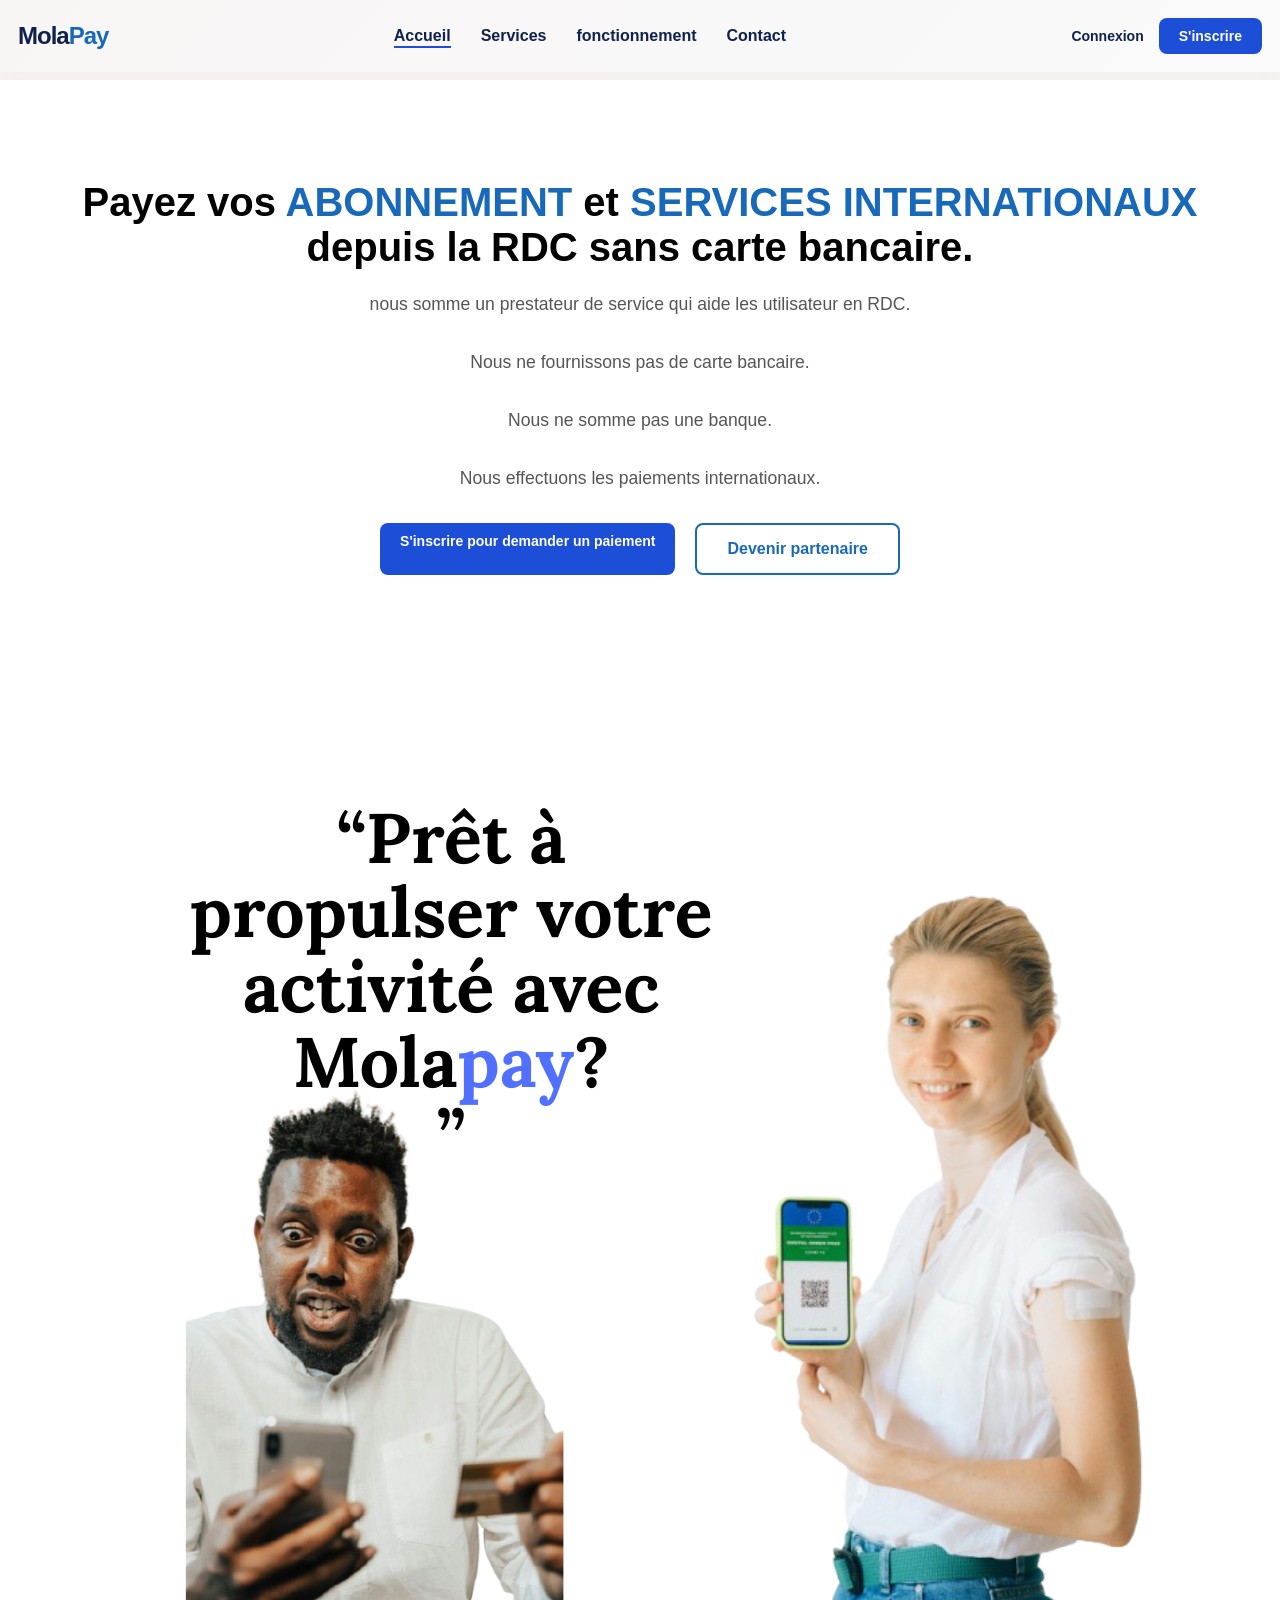
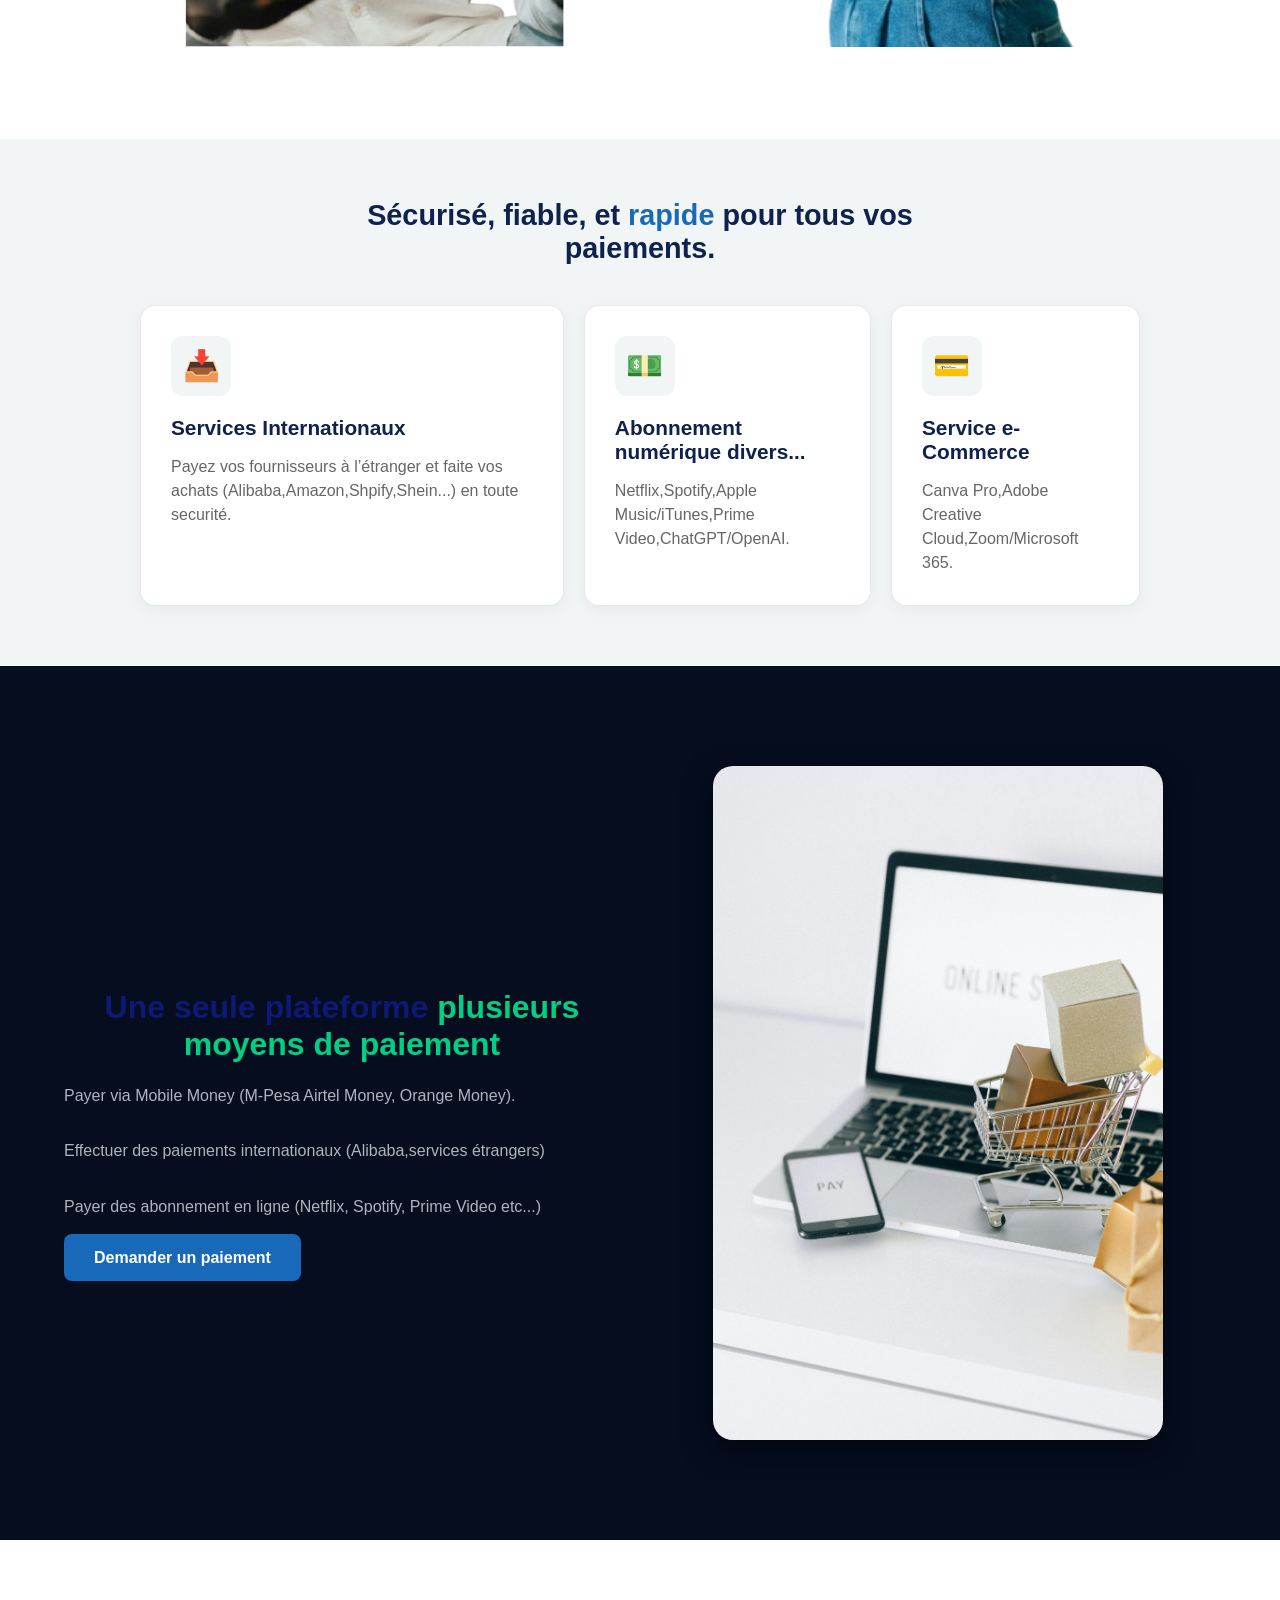
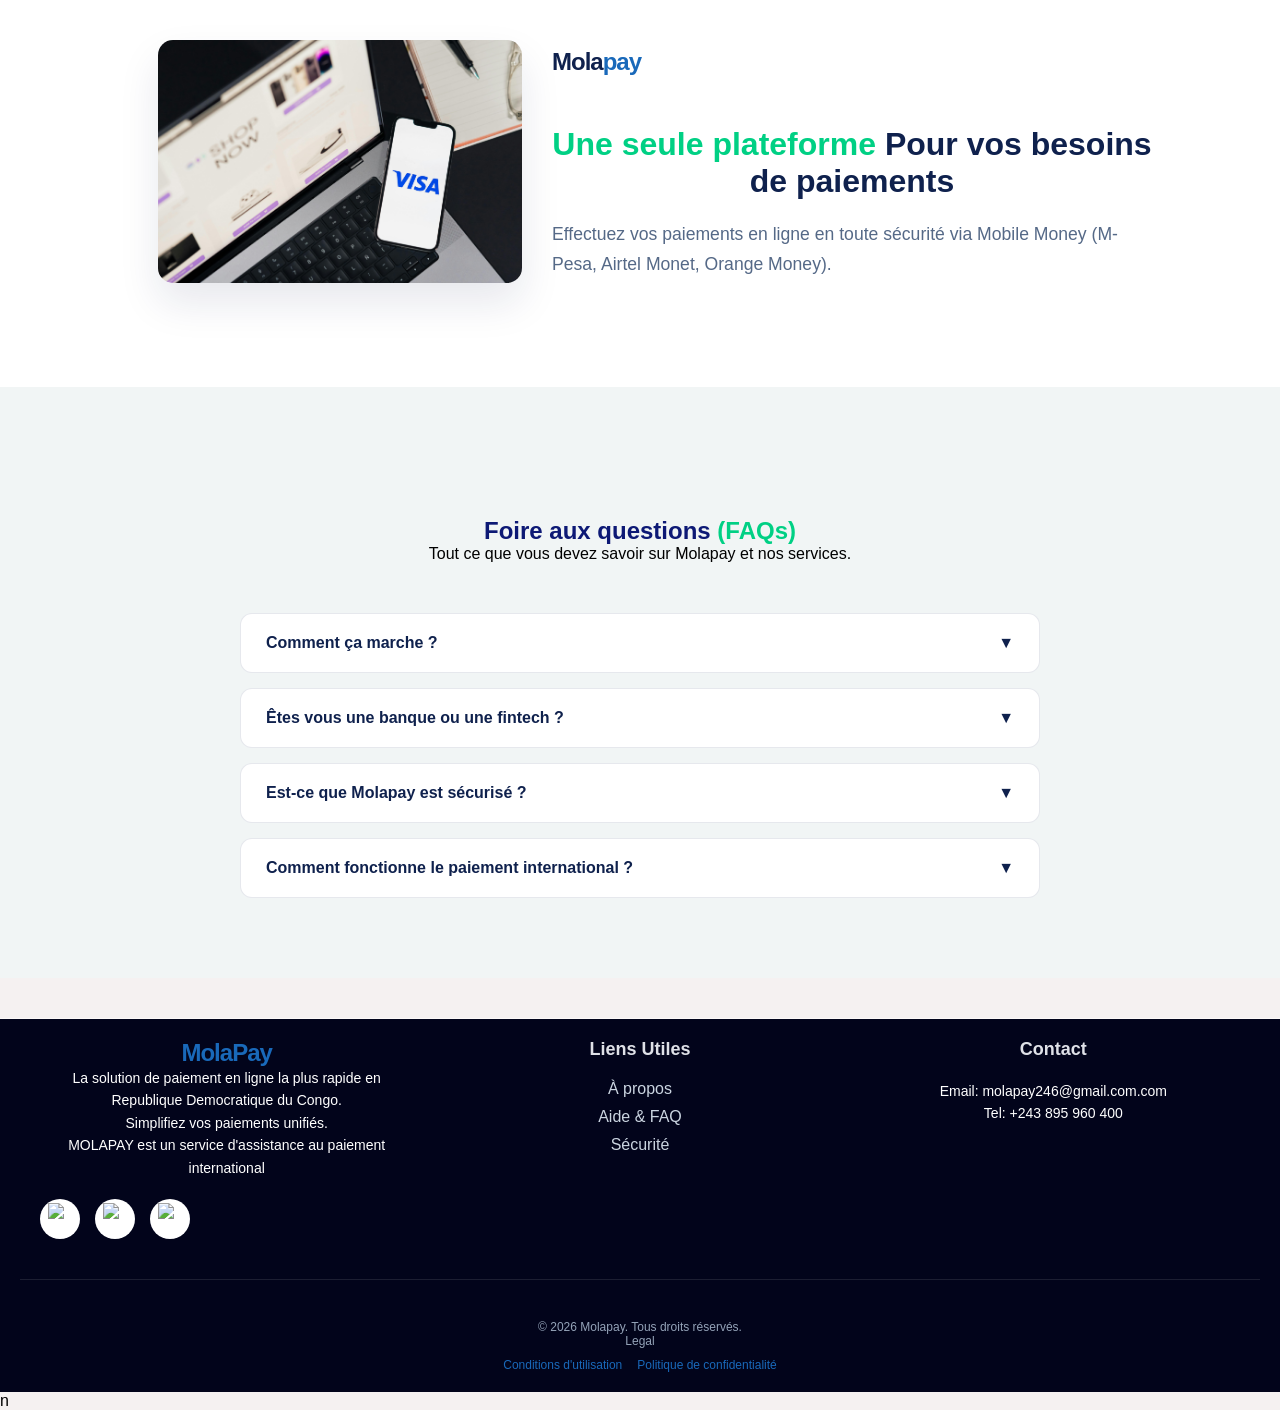
==== index.html @ c39ccc67 "Add files via upload Mise en ligne MolaPay" ====
<!DOCTYPE html>
<html lang="fr">
<head>
    <meta charset="UTF-8">
    <meta name="viewport" content="width=device-width, initial-scale=1.0">
    
    <title>MolaPay - Paiements Simplifiés</title>
    <link rel="stylesheet" href="style.css">
</head>
<body>
    <header>
        <span class="logo-text">Mola<span>Pay</span></span>
    </div>
    
    <nav id="main-nav">
        <ul>
            <li><a href="index.html" class="active">Accueil</a></li>
            <li><a href="#services">Services</a></li>
            <li><a href="#fonctionnement">fonctionnement</a></li>
            <li><a href="#contact">Contact</a></li>
        </ul>
    </nav>

    <div class="header-btns">
        <a href="connexion.html" class="btn-login">Connexion</a>
        <a href="inscription.html" class="btn-signup">S'inscrire</a>
    </div>
    <div class="menu-burger" id="mobile-menu"> <span class="bar"></span>
    <span class="bar"></span>
    <span class="bar"></span>
</div>
</header>
    <section class="hero">
        <h1>Payez vos <span class="highlight">ABONNEMENT</span> et <span class="highlight">SERVICES INTERNATIONAUX</span> depuis la RDC sans carte bancaire.</h1>
        <p>nous somme un prestateur de service qui aide les utilisateur en RDC.</p>
        <p>Nous ne fournissons pas de carte bancaire.</p>
           <p>Nous ne somme pas une banque.</p>
            <p>Nous effectuons les paiements internationaux.</p>
        
        <div class="hero-btns">
            <a href="inscription.html" class="btn-signup">S'inscrire pour demander un paiement</a>
            <a href="se connecter.html" class="btn-secondary">Devenir partenaire</a>
        </div>

        <div class="hero-image">
            <img src="hero.png" alt="Illustration paiement">
        </div>
    </section>
<section class="services">
        <div class="services-header">
            <h2>Sécurisé, fiable, et <span class="highlight">rapide</span> pour tous vos paiements.</h2>
        </div>

        <div class="services-container">
            <div class="service-card">
                <div class="icon">📥</div>
                <h3>Services Internationaux</h3>
                <p>Payez vos fournisseurs à l’étranger et faite vos achats (Alibaba,Amazon,Shpify,Shein...) en toute securité. </p>
            </div>

            <div class="service-card">
                <div class="icon">💵</div>
                <h3>Abonnement numérique divers...</h3>
                <p>Netflix,Spotify,Apple Music/iTunes,Prime Video,ChatGPT/OpenAI.</p>
            </div>

            <div class="service-card">
                <div class="icon">💳</div>
                <h3>Service e-Commerce</h3>
                <p>Canva Pro,Adobe Creative Cloud,Zoom/Microsoft 365.</p>
            </div>
        </div>
    </section>

    </section>
    <section class="platform">
        <div class="platform-content">
            <h2>Une seule plateforme <span class="highlight-green">plusieurs moyens de paiement</span></h2>
            <p>Payer via Mobile Money (M-Pesa Airtel Money, Orange Money).</p>
            <p>Effectuer des paiements internationaux (Alibaba,services étrangers)</p>
            <p>Payer des abonnement en ligne (Netflix, Spotify, Prime Video etc...)</p>
            <a href="#" class="btn-primary">Demander un paiement</a>
        </div>
        <div class="platform-image">
            <img src="hero2.png" alt="Moyens de paiement">
        </div>
    </section>
<section class="virtual-card-detail">
        <div class="vcard-text">
            <span class="logo-text">Mola<span>pay</span></span>
            <h2><span class="highlight-green">Une seule plateforme</span> Pour vos besoins de paiements</h2>
            <p>Effectuez vos paiements en ligne en toute sécurité via Mobile Money (M-Pesa, Airtel Monet, Orange Money).</p>
        </div>
        <div class="vcard-visual">
            <img src="hero3.png" alt="Usage carte virtuelle">
        </div>
        <section id="accueil" class="hero-centered">
    </section>
    </section>
    <section class="faq">
    <div class="faq-header">
        <h2>Foire aux questions <span class="highlight-green">(FAQs)</span></h2>
        <p>Tout ce que vous devez savoir sur Molapay et nos services.</p>
    </div>

    <div class="faq-container">
        <div class="faq-item">
            <div class="faq-question">
                <span>Comment ça marche ?</span>
                <i class="arrow">▼</i>
            </div>
            <div class="faq-answer">
                <p>inscrivez-vous avec votre nom complet et votre gmail,choisissez le service à Payez.
                    payez en mobile money (orange money,M-pesa,airtel money).Nous payons pour vous en un bref delai.
                </p>
            </div>
        </div>

        <div class="faq-item">
            <div class="faq-question">
                <span>Êtes vous une banque ou une fintech ?</span>
                <i class="arrow">▼</i>
            </div>
            <div class="faq-answer">
                <p>Non.</p>
                    Nous ne sommes pas une banque et nous n'émmetons pas de cartes bancaires.
                Nous sommes un prestataire de service qui effectue le paiement international pour le compte client.</p>
            </div>
        </div>

        <div class="faq-item">
            <div class="faq-question">
                <span>Est-ce que Molapay est sécurisé ?</span>
                <i class="arrow">▼</i>
            </div>
            <div class="faq-answer">
                <p>Oui, nous utilisons des protocoles de sécurité bancaire et le cryptage de bout en bout pour protéger vos transactions et vos données personnelles.</p>
            </div>
        </div>

        <div class="faq-item">
            <div class="faq-question">
              <span>Comment fonctionne le paiement international ?</span> 
              <i class="arrow">▼</i> 
    </div>
    <div class="faq-answer">
        <p>Le client :</p>
        <p>1.Fait une demande de paiement
        <p>2.Paie localement via Mobile Money(M-Pesa ,Airtel Money, Orange Money)</p>
        <p>3.Nous effectuons le paiement à l'étranger</p>
        <p>4.Le client reçoit une confirmation.</p>
        </div>
    </div>
</section>
    <footer>
    <div class="footer-container">
        <div class="footer-col">
            <div class="logo-text"><span>MolaPay</span></div>
            <p>La solution de paiement en ligne la plus rapide en Republique Democratique du Congo.
                 <p>Simplifiez vos paiements unifiés.

                    <p>MOLAPAY est un service d'assistance au paiement international</p>
            </p>
            <div class="social-links">
    <a href="https://facebook.com/tonprofil" class="social-icon">
        <img src="https://cdn-icons-png.flaticon.com/512/733/733547.png" alt="Facebook">
    </a>
    <a href="https://instagram.com/tonprofil" class="social-icon">
        <img src="https://cdn-icons-png.flaticon.com/512/2111/2111463.png" alt="Instagram">
    </a>
    <a href="https://wa.me/243895960400" class="social-icon">
        <img src="https://cdn-icons-png.flaticon.com/512/733/733585.png" alt="WhatsApp">
    </a>
</div>
        </div>

        <div class="footer-col">
            <h4>Liens Utiles</h4>
            <ul>
                <li><a href="#">À propos</a></li>
                <li><a href="#">Aide & FAQ</a></li>
                <li><a href="#">Sécurité</a></li>
            </ul>
        </div>

        <div class="footer-col">
            <h4>Contact</h4>
            <p>Email: molapay246@gmail.com.com</p>
            <p>Tel: +243 895 960 400</p>
        </div>
    </div>
    <div class="footer-bottom">
        <p>&copy; 2026 Molapay. Tous droits réservés.</p>
        <p>Legal</p>
        <div class="legal-links">
                <a href="#">Conditions d'utilisation</a>
                <a href="#">Politique de confidentialité</a>
            </div>
    </div>
</footer>
<script src="script.js"></script>
</body>
</body>
</html>n
---- style.css ----
/* Couleurs de ta palette */
:root {
    --college-blue: #0F214D;
    --persian-blue: #1969ba;
    --middle-blue: #AAF1FF;
    --morning-blue: #f1f5f5;
    --white: #FFFFFF;
}

* {
    margin: 0;
    padding: 0;
    box-sizing: border-box;
    font-family: 'Segoe UI', sans-serif;
}

body {
    background-color: rgb(255, 255, 255);
    color: ar(--college-blue);
}

header {
    display: flex;
    justify-content: space-between;
    align-items: center;
    padding: 15px 5%;
    background: rgba(255, 255, 255, 0.95);
    backdrop-filter: blur(10px); /* Effet de flou derrière le header */
    position: fixed;
    width: 100%;
    top: 0;
    z-index: 1000;
    box-shadow: 0 2px 15px rgba(245, 244, 244, 0.05);
}

.logo-container {
    display: flex;
    align-items: center;
    gap: 12px;
    cursor: pointer;
}

.logo-img {
    height: 80px;
    width: auto;
    /* Animation de flottement */
    animation: floating 3s ease-in-out infinite;
    filter: drop-shadow(0 5px 15px rgba(0,0,0,0.1));
}

.logo-text {
    font-size: 24px;
    font-weight: 800;
    color: var(--college-blue);
    letter-spacing: -1px;
}

.logo-text span {
    color: var(--persian-blue); /* Le "pay" en bleu plus clair */
}

/* --- ANIMATIONS --- */

/* Animation de flottement du logo */
@keyframes floating {
    0% { transform: translateY(0px); }
    50% { transform: translateY(-5px); }
    100% { transform: translateY(0px); }
}

/* Effet au survol du logo */
.logo-container:hover .logo-img {
    transform: scale(1.1) rotate(5deg);
    transition: 0.3s;
}

/* Ajustement pour que le contenu ne passe pas sous le header fixe */
body {
    padding-top: 80px;
}

.logo {
    display: flex;
    align-items: center;
    gap: 10px; /* Espace entre l'icône et le texte */
    font-size: 22px;
    font-weight: 800;
    color: var(--college-blue);
    text-decoration: none;
}

.logo img {
    height: 35px; /* Ajuste la taille de ton icône ici */
    width: auto;
}

/* Section Hero */
.hero {
    padding: 40px 20px;
    text-align: center;
}

.hero h1 {
    font-size: 2.5rem;
    margin-bottom: 20px;
}

.highlight {
    color: var(--persian-blue);
}

.hero p {
    font-size: 1.1rem;
    line-height: 1.6;
    margin-bottom: 30px;
    color: #555;
}

/* Boutons */
.hero-btns {
    display: flex;
    gap: 15px;
    justify-content: center;
    margin-bottom: 40px;
}

.btn-primary {
    background-color: var(--persian-blue);
    color: white;
    padding: 15px 30px;
    border-radius: 8px;
    text-decoration: none;
    font-weight: bold;
}

.btn-secondary {
    border: 2px solid var(--persian-blue);
    color: var(--persian-blue);
    padding: 15px 30px;
    border-radius: 8px;
    text-decoration: none;
    font-weight: bold;
}

.hero-image img {
    max-width: 100%;
    border-radius: 20px;
}

/* Section Services */
.services {
    padding: 60px 20px;
    background-color: var(--morning-blue);
}

.services-header {
    text-align: center;
    margin-bottom: 40px;
}

.services-header h2 {
    font-size: 1.8rem;
    color: var(--college-blue);
    max-width: 600px;
    margin: 0 auto;
}

.services-container {
    display: flex;
    flex-direction: column; /* Pour mobile d'abord */
    gap: 20px;
    max-width: 1000px;
    margin: 0 auto;
}

.service-card {
    background: var(--white);
    padding: 30px;
    border-radius: 15px;
    border: 1px solid rgba(15, 33, 77, 0.1); /* Bordure légère */
    box-shadow: 0 4px 15px rgba(0, 0, 0, 0.05); /* Ombre douce */
    transition: transform 0.3s ease;
}

.service-card:hover {
    transform: translateY(-5px); /* Petit effet de survol */
    border-color: var(--persian-blue);
}

.service-card .icon {
    font-size: 30px;
    margin-bottom: 20px;
    background: var(--morning-blue);
    width: 60px;
    height: 60px;
    display: flex;
    align-items: center;
    justify-content: center;
    border-radius: 12px;
}

.service-card h3 {
    color: var(--college-blue);
    margin-bottom: 15px;
    font-size: 1.3rem;
}

.service-card p {
    color: #666;
    line-height: 1.5;
}

/* Responsive : Si l'écran est large (ordinateur) */
@media (min-width: 768px) {
    .services-container {
        flex-direction: row; /* Aligne les cartes côte à côte */
    }
}

footer {
    background-color: #0F214D;
    padding: 60px 20px 20px;
    border-top: 1px solid #fcf9f9;
}

.footer-top {
    display: flex;
    flex-direction: column;
    gap: 40px;
    margin-bottom: 40px;
}

.footer-brand p {
    margin: 15px 0;
    color: #666;
}

.footer-links {
    display: flex;
    justify-content: space-between;
    gap: 20px;
}

.footer-column h4 {
    margin-bottom: 15px;
    color: #0F214D;
    font-size: 1rem;
}

.footer-column ul {
    list-style: none;
}

.footer-column ul li {
    margin-bottom: 10px;
}

.footer-column ul li a {
    text-decoration: none;
    color: #000000;
    transition: color 0.3s;
}

.footer-column ul li a:hover {
    color: var(--persian-blue);
}

.footer-bottom {
    text-align: center;
    border-top: 1px solid #ffffff;
    padding-top: 20px;
    font-size: 0.9rem;
}

.legal-links {
    margin-top: 10px;
    display: flex;
    justify-content: center;
    gap: 15px;
}

.legal-links a {
    color: var(--persian-blue);
    text-decoration: none;
}

/* Tablette et Ordi */
@media (min-width: 768px) {
    .footer-top {
        flex-direction: row;
        justify-content: space-between;
    }
}

/* Section Plateforme */
.platform {
    padding: 60px 20px;
    background-color: #050D1F; /* Bleu très sombre comme sur l'image */
    color: white;
    display: flex;
    flex-direction: column;
    gap: 40px;
}

.platform-content h2 {
    font-size: 2rem;
    margin-bottom: 20px;
}

.highlight-green {
    color: #00D084; /* Le vert fluo de l'exemple pour faire ressortir le texte */
}

.platform-content p {
    color: #ADB5BD;
    line-height: 1.6;
    margin-bottom: 30px;
}

.platform-image img {
    width: 100%;
    border-radius: 20px;
    box-shadow: 0 10px 30px rgba(0,0,0,0.5);
}

/* Version Ordinateur */
@media (min-width: 768px) {
    .platform {
        flex-direction: row;
        align-items: center;
        justify-content: space-between;
        padding: 100px 5%;
    }
    .platform-content, .platform-image {
        flex: 1;
    }
}

/* Section Détail Carte Virtuelle */
.virtual-card-detail {
    padding: 60px 20px;
    background-color: var(--white);
    display: flex;
    flex-direction: column;
    gap: 30px;
    align-items: center;
}

.vcard-text {
    text-align: left;
    max-width: 600px;
}

.vcard-text h2 {
    font-size: 2rem;
    color: var(--college-blue);
    margin-bottom: 20px;
}

.vcard-text p {
    color: #556987;
    line-height: 1.7;
    font-size: 1.1rem;
}

.vcard-visual img {
    width: 100%;
    max-width: 500px;
    border-radius: 15px;
    /* Effet d'ombre douce pour faire ressortir l'image sur le blanc */
    box-shadow: 0 20px 40px rgba(15, 33, 77, 0.1);
}

/* Version Ordinateur */
@media (min-width: 768px) {
    .virtual-card-detail {
        flex-direction: row-reverse; /* Texte à droite, image à gauche pour varier */
        justify-content: space-around;
        padding: 100px 10%;
    }
}

@media (max-width: 768px) {
    nav ul {
        display: none; /* Caché par défaut sur mobile */
        flex-direction: column;
        position: absolute;
        top: 70px;
        left: 0;
        width: 100%;
        background: white;
        padding: 20px;
        border-bottom: 2px solid var(--persian-blue);
    }

    nav.active ul {
        display: flex; /* S'affiche quand on clique sur le burger */
    }
}

/* Navigation Links */
nav ul {
    display: flex;
    gap: 30px;
    list-style: none;
}

.nav-link {
    text-decoration: none;
    color: var(--college-blue);
    font-weight: 600;
    font-size: 15px;
    position: relative;
    padding: 5px 0;
    transition: color 0.3s ease;
}

/* L'animation de la barre sous le texte */
.nav-link::after {
    content: '';
    position: absolute;
    bottom: 0;
    left: 0;
    width: 0;
    height: 2px;
    background-color: var(--persian-blue);
    transition: width 0.3s ease;
}

.nav-link:hover {
    color: var(--persian-blue);
}

.nav-link:hover::after, .nav-link.active::after {
    width: 100%;
}

/* Boutons du Header */
.header-btns {
    display: flex;
    align-items: center;
    gap: 15px;
}

.btn-login {
    text-decoration: none;
    color: var(--college-blue);
    font-weight: 600;
    font-size: 14px;
}

.btn-signup {
    text-decoration: none;
    background: var(--persian-blue);
    color: white;
    padding: 10px 20px;
    border-radius: 8px;
    font-weight: 600;
    font-size: 14px;
    transition: transform 0.3s, box-shadow 0.3s;
}

.btn-signup:hover {
    transform: translateY(-2px);
    box-shadow: 0 5px 15px rgba(29, 78, 216, 0.3);
}

/* Cacher les boutons sur petit mobile si besoin */
@media (max-width: 768px) {
    .header-btns {
        display: none;
    }
}

/* Styles pour Auth (Inscription/Connexion) */
.auth-body {
    background: #f4f7fa;
    display: flex;
    justify-content: center;
    align-items: center;
    min-height: 100vh;
}

.auth-container {
    width: 100%;
    max-width: 450px;
    padding: 20px;
}

.auth-card {
    background: white;
    padding: 40px;
    border-radius: 16px;
    box-shadow: 0 10px 25px rgba(0,0,0,0.05);
    text-align: center;
}

.auth-card h2 {
    margin: 20px 0 10px;
    color: var(--college-blue);
}

.auth-card p {
    color: #6b7280;
    margin-bottom: 30px;
}

.input-group {
    text-align: left;
    margin-bottom: 20px;
}

.input-group label {
    display: block;
    font-weight: 600;
    margin-bottom: 8px;
    font-size: 14px;
    color: var(--college-blue);
}

.input-group input {
    width: 100%;
    padding: 12px 15px;
    border: 1px solid #e5e7eb;
    border-radius: 8px;
    font-size: 16px;
    outline: none;
    transition: border-color 0.3s;
}

.input-group input:focus {
    border-color: var(--persian-blue);
}

.full-width {
    width: 100%;
    margin-top: 10px;
    cursor: pointer;
}

.auth-footer {
    margin-top: 25px;
    font-size: 14px;
}

.auth-footer a {
    color: var(--persian-blue);
    text-decoration: none;
    font-weight: 600;
}

/* Layout Dashboard */
.dashboard-body {
    display: flex;
    background: #f8fafc;
    min-height: 100vh;
}

.sidebar {
    width: 250px;
    background: white;
    border-right: 1px solid #e2e8f0;
    padding: 30px 20px;
    display: flex;
    flex-direction: column;
}

.sidebar ul {
    margin-top: 50px;
    list-style: none;
}

.sidebar li {
    padding: 15px;
    border-radius: 8px;
    margin-bottom: 5px;
}

.sidebar li.active {
    background: var(--morning-blue);
}

.sidebar li a {
    text-decoration: none;
    color: var(--college-blue);
    font-weight: 600;
}

.dashboard-content {
    flex: 1;
    padding: 40px;
}

.db-header {
    display: flex;
    justify-content: space-between;
    align-items: center;
    margin-bottom: 30px;
}

.stats-grid {
    display: grid;
    grid-template-columns: 1fr 1fr;
    gap: 20px;
}

.stat-card {
    background: white;
    padding: 30px;
    border-radius: 20px;
    box-shadow: 0 4px 6px rgba(0,0,0,0.02);
}

.balance {
    font-size: 32px;
    font-weight: 800;
    color: var(--college-blue);
    margin: 10px 0;
}

/* Style de la Carte Virtuelle */
.v-card-preview {
    background: linear-gradient(135deg, #1d4ed8 0%, #1e3a8a 100%);
    border-radius: 20px;
    padding: 30px;
    color: white;
    position: relative;
    height: 200px;
    box-shadow: 0 15px 30px rgba(29, 78, 216, 0.3);
}

.card-chip {
    width: 45px;
    height: 35px;
    background: #ffd700;
    border-radius: 5px;
    margin-bottom: 30px;
}

.card-number {
    font-size: 22px;
    letter-spacing: 2px;
    margin-bottom: 20px;
}

.card-bottom {
    display: flex;
    justify-content: space-between;
    font-size: 14px;
    opacity: 0.8;
}

.visa-logo {
    position: absolute;
    bottom: 25px;
    right: 30px;
    font-style: italic;
    font-weight: bold;
    font-size: 24px;
}

.transactions-section {
    margin-top: 40px;
    background: white;
    padding: 25px;
    border-radius: 20px;
}

.section-header {
    display: flex;
    justify-content: space-between;
    margin-bottom: 20px;
}

.t-item {
    display: flex;
    align-items: center;
    padding: 15px 0;
    border-bottom: 1px solid #f1f5f9;
}

.t-icon {
    width: 45px;
    height: 45px;
    border-radius: 12px;
    display: flex;
    align-items: center;
    justify-content: center;
    font-weight: bold;
    margin-right: 15px;
}

.netflix { background: #fee2e2; color: #dc2626; }
.deposit { background: #dcfce7; color: #16a34a; }
.apple { background: #f1f5f9; color: #000; }

.t-info { flex: 1; }
.t-info h4 { font-size: 15px; color: var(--college-blue); }
.t-info p { font-size: 12px; color: #64748b; }

.t-amount { font-weight: 700; }
.minus { color: #000; }
.plus { color: #16a34a; }

/* --- RESPONSIVE DASHBOARD --- */
@media (max-width: 768px) {
    .dashboard-body {
        flex-direction: column; /* On empile tout verticalement */
    }

    .sidebar {
        width: 100%;
        height: 70px;
        position: fixed;
        bottom: 0;
        left: 0;
        flex-direction: row;
        justify-content: space-around;
        padding: 10px 0;
        border-right: none;
        border-top: 1px solid #e2e8f0;
        z-index: 1000;
    }

    .sidebar .logo, .sidebar .user-profile {
        display: none; /* On cache le logo et le profil en bas pour gagner de la place */
    }

    .sidebar ul {
        margin-top: 0;
        display: flex;
        justify-content: space-around;
        width: 100%;
    }

    .sidebar li {
        margin-bottom: 0;
        padding: 10px;
    }

    .sidebar li a {
        font-size: 12px;
    }

    .dashboard-content {
        padding: 20px;
        padding-bottom: 100px; /* Espace pour ne pas cacher le contenu par le menu du bas */
    }

    .stats-grid {
        grid-template-columns: 1fr; /* Une seule colonne sur mobile */
    }

    .v-card-preview {
        height: 180px;
    }
}

/* --- RESPONSIVE ACCUEIL (index.html) --- */
@media (max-width: 768px) {
    /* Header & Navigation */
    header {
        padding: 10px 15px;
    }

    nav {
        display: none; /* On cache le menu horizontal pour le mobile */
    }

    .header-btns {
        display: none; /* Cache les boutons de connexion du haut */
    }

    /* Section Hero (Le texte principal) */
    .hero {
        padding: 100px 20px 40px;
        text-align: center;
    }

    .hero h1 {
        font-size: 28px; /* On réduit la taille du titre */
        line-height: 1.2;
    }

    .hero p {
        font-size: 16px;
    }

    .hero-btns {
        flex-direction: column; /* Boutons l'un au-dessus de l'autre */
        gap: 10px;
    }

    .hero-btns .btn-signup, .hero-btns .btn-login {
        width: 100%; /* Les boutons prennent toute la largeur */
        text-align: center;
    }

    /* Grille des Services */
    .services-grid {
        grid-template-columns: 1fr; /* Une seule colonne au lieu de 3 */
        gap: 20px;
        padding: 20px;
    }

    /* Section Plateforme (Zone sombre) */
    .platform-section {
        padding: 40px 20px;
    }

    .platform-section h2 {
        font-size: 24px;
    }

    /* Images */
    .hero-image img, .platform-image img {
        width: 100%;
        height: auto;
        margin-top: 20px;
    }
}

/* Style du bouton Burger */
.menu-burger {
    display: none; /* Caché sur ordi */
    flex-direction: column;
    gap: 5px;
    cursor: pointer;
}

.menu-burger span {
    width: 25px;
    height: 3px;
    background: var(--college-blue);
    border-radius: 3px;
    transition: 0.3s;
}

/* Affichage du burger sur mobile uniquement */
@media (max-width: 768px) {
    .menu-burger {
        display: flex;
    }

    /* On transforme le menu en liste verticale cachée */
    nav ul {
        display: none; /* Caché par défaut */
        flex-direction: column;
        position: absolute;
        top: 70px;
        left: 0;
        width: 100%;
        background: white;
        padding: 20px;
        box-shadow: 0 10px 10px rgba(0,0,0,0.1);
    }

    /* Quand on ajoute la classe "open" via JS */
    nav ul.show {
        display: flex;
    }
}

/* Animation de la ligne sous les liens */
nav ul li a {
    text-decoration: none;
    color: #0f214d;
    font-weight: 600;
    position: relative;
    padding-bottom: 4px;
}

nav ul li a::after {
    content: '';
    position: absolute;
    bottom: 0;
    left: 0;
    width: 0; /* Ligne invisible au départ */
    height: 2px;
    background: #1d4ed8;
    transition: width 0.3s ease; /* C'est ça qui fait l'effet "sortant" */
}

nav ul li a:hover::after, 
nav ul li a.active::after {
    width: 100%; /* La ligne se déploie entièrement */
}

/* Bouton S'inscrire stylisé */
.btn-signup {
    background: #1d4ed8;
    color: white;
    padding: 10px 20px;
    border-radius: 8px;
    transition: transform 0.2s;
}

.btn-signup:hover {
    transform: translateY(-2px);
    box-shadow: 0 4px 12px rgba(29, 78, 216, 0.3);
}

footer {
    background: #0f214d; /* Bleu très foncé pour le contraste */
    color: rgb(0, 0, 0);
    padding: 60px 5% 20px;
    margin-top: 50px;
}

.footer-container {
    display: grid;
    grid-template-columns: repeat(3, 1fr);
    gap: 40px;
    max-width: 1200px;
    margin: 0 auto;
}

.footer-col h4 {
    margin-bottom: 20px;
    font-size: 18px;
    color: #dfe1e7;
}

.footer-col p {
    font-size: 14px;
    color: #ffffff;
    line-height: 1.6;
}

.footer-col ul {
    list-style: none;
}

.footer-col ul li {
    margin-bottom: 10px;
}

.footer-col ul li a {
    color: #cbd5e1;
    text-decoration: none;
    transition: color 0.3s;
}

.footer-col ul li a:hover {
    color: #dbdfe7;
}

/* Styles des Icônes Réseaux Sociaux */
.social-links {
    display: flex;
    gap: 15px;
    margin-top: 20px;
}

.social-icon {
    width: 35px;
    height: 35px;
    border-radius: 50%;
    display: flex;
    align-items: center;
    justify-content: center;
    text-decoration: none;
    color: white;
    font-weight: bold;
    font-size: 14px;
    transition: transform 0.3s;
}

.facebook { background: #1877f2; }
.instagram { background: linear-gradient(45deg, #f09433, #e6683c, #dc2743, #cc2366, #bc1888); }
.whatsapp { background: #25d366; }

.social-icon:hover {
    transform: translateY(-5px);
}

.footer-bottom {
    text-align: center;
    padding-top: 40px;
    margin-top: 40px;
    border-top: 1px solid rgba(255, 255, 255, 0.1);
    font-size: 12px;
    color: #94a3b8;
}

/* Responsive pour mobile */
@media (max-width: 768px) {
    .footer-container {
        grid-template-columns: 1fr;
        text-align: center;
    }
    .social-links {
        justify-content: center;
    }
}

.social-icon {
    width: 40px;
    height: 40px;
    display: flex;
    align-items: center;
    justify-content: center;
    border-radius: 50%;
    background: white; /* Fond blanc pour faire ressortir le logo */
    padding: 8px;
    transition: 0.3s;
}

.social-icon img {
    width: 100%; /* L'image prend toute la place du cercle */
    height: auto;
}

.social-icon:hover {
    transform: scale(1.1);
    box-shadow: 0 4px 10px rgba(255, 255, 255, 0.2);
}

/* --- SECTION HERO CENTRÉE --- */
.hero {
    padding-top: 100px;
    background-color: #ffffff; /* Fond blanc pur */
    text-align: center;
}

.hero-container-centered {
    display: flex;
    flex-direction: column; /* Aligne les éléments verticalement */
    align-items: center;    /* Centre tout horizontalement */
    max-width: 900px;
    margin: 0 auto;
    padding: 0 20px;
}

.hero-container-centered h1 {
    font-size: 3rem;
    margin-bottom: 20px;
}

.hero-btns {
    display: flex;
    gap: 20px;
    margin-bottom: 40px; /* Espace avant l'image */
}

/* Style de l'image de la personne */
.hero-person-image {
    width: 100%;
    display: flex;
    justify-content: center;
}

.hero-person-image img {
    max-width: 450px; /* Pour que la personne ne prenne pas toute la place */
    height: auto;
    /* On enlève les bordures ou ombres pour que la personne semble "posée" sur la page */
    background: transparent; 
}

/* --- MOBILE --- */
@media (max-width: 768px) {
    .hero-container-centered h1 {
        font-size: 2rem;
    }
    
    .hero-btns {
        flex-direction: column;
        width: 100%;
    }

    .hero-person-image img {
        max-width: 80%; /* Un peu plus petit sur mobile */
    }
}

/* --- AJUSTEMENT IMAGE MOYENS DE PAIEMENT --- */

.platform-container {
    display: flex;
    align-items: center; /* Aligne le texte et l'image sur la même ligne */
    justify-content: space-between;
    padding: 60px 8%;
    gap: 40px;
}

.platform-image {
    flex: 1;
    display: flex;
    justify-content: center; /* Centre l'image dans son bloc */
}

.platform-image img {
    width: 90%;
    max-width: 450px; /* Force l'image à ne pas dépasser cette taille sur ordi */
    height: auto;
    object-fit: contain; /* Garde les bonnes proportions */
}

/* --- ADAPTATION MOBILE --- */
@media (max-width: 768px) {
    .platform-container {
        flex-direction: column; /* Empile le texte et l'image sur mobile */
        text-align: center;
    }
    
    .platform-image img {
        max-width: 80%; /* Un peu plus petit sur petit écran */
    }
}

/* Style FAQ */
.faq {
    padding: 80px 20px;
    background-color: var(--morning-blue);
}

.faq-header {
    text-align: center;
    margin-bottom: 50px;
}

.faq-container {
    max-width: 800px;
    margin: 0 auto;
    display: flex;
    flex-direction: column;
    gap: 15px;
}

.faq-item {
    background: var(--white);
    border-radius: 12px;
    border: 1px solid rgba(15, 33, 77, 0.1);
    overflow: hidden;
    transition: all 0.3s ease;
}

.faq-question {
    padding: 20px 25px;
    display: flex;
    justify-content: space-between;
    align-items: center;
    cursor: pointer;
    font-weight: 600;
    color: var(--college-blue);
}

.faq-answer {
    padding: 0 25px;
    max-height: 0; /* Caché par défaut */
    overflow: hidden;
    transition: max-height 0.3s ease, padding 0.3s ease;
    color: #556987;
    background-color: #f9feff;
}

/* État actif (quand on clique) */
.faq-item.active .faq-answer {
    max-height: 200px; /* S'ouvre */
    padding-bottom: 20px;
}

.faq-item.active .arrow {
    transform: rotate(180deg);
    color: var(--persian-blue);
}

header {
    position: fixed;
    top: 0;
    left: 0;
    width: 100%;
    z-index: 1000; /* Force le header à être au premier plan */
}

.menu-toggle {
    z-index: 1001; /* Encore plus haut que le header */
}

.btn-whatsapp-submit {
    width: 100%;
    background-color: #25D366;
    color: white;
    padding: 15px;
    border: none;
    border-radius: 8px;
    font-weight: bold;
    font-size: 16px;
    cursor: pointer;
    display: flex;
    align-items: center;
    justify-content: center;
    gap: 10px;
    transition: 0.3s;
}

/* --- PAGE INSCRIPTION / AUTHENTIFICATION --- */

/* Centrage total de la section */
.auth-section {
    padding: 120px 5% 60px; /* Espace pour le header fixe */
    display: flex;
    justify-content: center;
    align-items: center;
    min-height: 100vh;
    background-color: #f8fafc; /* Fond très léger pour faire ressortir le formulaire */
}

/* Le conteneur blanc (la carte) */
.auth-container {
    background: #ffffff;
    padding: 40px;
    border-radius: 16px;
    box-shadow: 0 10px 25px rgba(0, 0, 0, 0.05); /* Ombre douce */
    max-width: 450px;
    width: 100%;
    text-align: center;
}

.auth-container h2 {
    color: #0f214d;
    font-size: 24px;
    margin-bottom: 10px;
}

.auth-container p {
    color: #64748b;
    font-size: 15px;
    margin-bottom: 30px;
    line-height: 1.5;
}

/* Groupes d'entrée (Labels et Inputs) */
.input-group {
    text-align: left;
    margin-bottom: 20px;
}

.input-group label {
    display: block;
    margin-bottom: 8px;
    font-weight: 600;
    color: #0f214d;
    font-size: 14px;
}

.input-group input, 
.input-group select {
    width: 100%;
    padding: 12px 15px;
    border: 1px solid #e2e8f0;
    border-radius: 8px;
    font-size: 16px;
    color: #0f214d;
    background-color: #ffffff;
    transition: border-color 0.3s ease;
}

.input-group input:focus, 
.input-group select:focus {
    outline: none;
    border-color: #2563eb; /* Ton bleu principal */
}

/* Le bouton WhatsApp magique */
.btn-whatsapp-submit {
    width: 100%;
    background-color: #25D366; /* Vert officiel WhatsApp */
    color: #ffffff;
    padding: 16px;
    border: none;
    border-radius: 8px;
    font-size: 16px;
    font-weight: bold;
    cursor: pointer;
    display: flex;
    align-items: center;
    justify-content: center;
    gap: 12px;
    transition: all 0.3s ease;
    margin-top: 10px;
}

.btn-whatsapp-submit:hover {
    background-color: #128C7E;
    transform: translateY(-2px);
    box-shadow: 0 5px 15px rgba(37, 211, 102, 0.3);
}

/* Icône à l'intérieur du bouton */
.btn-whatsapp-submit img {
    width: 22px;
    height: 22px;
}

/* --- ADAPTATION MOBILE --- */
@media (max-width: 480px) {
    .auth-container {
        padding: 30px 20px;
    }
    
    .auth-section {
        padding-top: 100px;
    }
}

/* --- VARIABLES DE COULEURS --- */
:root {
    --primary-blue: #0f214d;
    --accent-blue: #2563eb;
    --whatsapp-green: #25D366;
    --whatsapp-dark: #128C7E;
    --bg-light: #f4f7fe;
    --text-gray: #64748b;
}

/* --- SECTION PRINCIPALE --- */
.dashboard-section {
    padding: 100px 5% 60px;
    background-color: var(--bg-light);
    min-height: 100vh;
    font-family: 'Segoe UI', Tahoma, Geneva, Verdana, sans-serif;
}

.dash-container {
    max-width: 1000px;
    margin: 0 auto;
    text-align: center;
}

.dash-container h2 {
    color: var(--primary-blue);
    font-size: 28px;
    margin-bottom: 10px;
}

.dash-container p {
    color: var(--text-gray);
    margin-bottom: 40px;
}

body {
  margin: 0;
  font-family: Arial, sans-serif;
  background: #f5f1f1;
}

header {
  padding: 18px;
  text-align: center;
  background: linear-gradient(135deg,#f8f5f5,#fafafa);
  color: rgb(13, 25, 117);
}

.container {
  max-width: 1100px;
  margin: auto;
  padding: 40px 20px;
}

h2 {
  text-align: center;
  color: rgb(13, 25, 117);
  margin-top: 50px;
}

.grid {
  display: grid;
  grid-template-columns: repeat(auto-fit,minmax(220px,1fr));
  gap: 20px;
  margin-top: 20px;
}

.card {
  background: #f9fafb;
  padding: 25px;
  border-radius: 10px;
  text-align: center;
  box-shadow: 0 8px 20px rgba(0,0,0,.1);
  transition: transform .3s;
}

.card {
  transform: translateY(20px);
  animation: fadeUp .8s ease forwards;
}

.card:hover {
  transform: translateY(-6px);
}

.card img {
  width: 60px;
  margin-bottom: 10px;
}

.card button {
  margin-top: 10px;
  padding: 10px;
  background: #2563eb;
  color: white;
  border: none;
  border-radius: 6px;
  cursor: pointer;
}

/* MODAL */
.modal {
  display: none;
  position: fixed;
  inset: 0;
  background: rgba(0,0,0,.6);
}

.modal-content {
  background: rgb(248, 248, 248);
  max-width: 400spx;
  margin: 150px auto;
  padding: 25px;
  border-radius: 10px;
}

.close {
  float: right;
  font-size: 22px;
  cursor: pointer;
}

.modal-content input {
  width: 100%;
  padding: 12px;
  margin-top: 5px;
}

.result {
  background: #070807;
  padding: 10px;
  margin-top: 10px;
  border-radius: 6px;
}

.modal-content button {
  width: 100%;
  margin-top: 15px;
  padding: 18px;
  background: #68c138;
  color: rgb(252, 252, 252);
  border: none;
  border-radius: 20px;
}

footer {
  text-align: center;
  padding: 20px;
  background: #02041b;
  margin-top: 40px;
}

.modal-content {
  animation: fadeUp .4s;
}

.modal-content button:hover {
  transform: scale(1.05);
}

/* ================= MODE MOBILE ================= */
@media (max-width: 768px) {

  header {
    padding: 30px 15px;
  }

  header h1 {
    font-size: 22px;
  }

  header p {
    font-size: 14px;
  }

  .container {
    padding: 20px 15px;
  }

  h2 {
    font-size: 20px;
    margin-top: 35px;
  }

  /* Cartes services */
  .grid {
    grid-template-columns: 1fr;
    gap: 15px;
  }

  .card {
    padding: 20px;
  }

  .card img {
    width: 50px;
  }

  .card h3 {
    font-size: 16px;
  }

  .card button {
    width: 100%;
    font-size: 15px;
  }

  /* MODAL (formulaire) */
  .modal-content {
    width: 90%;
    margin: 120px auto;
    padding: 20px;
  }

  .modal-content h2 {
    font-size: 18px;
  }

  .modal-content input {
    font-size: 15px;
  }

  .modal-content button {
    font-size: 16px;
  }

  .result {
    font-size: 14px;
  }

  footer {
    font-size: 13px;
  }
}
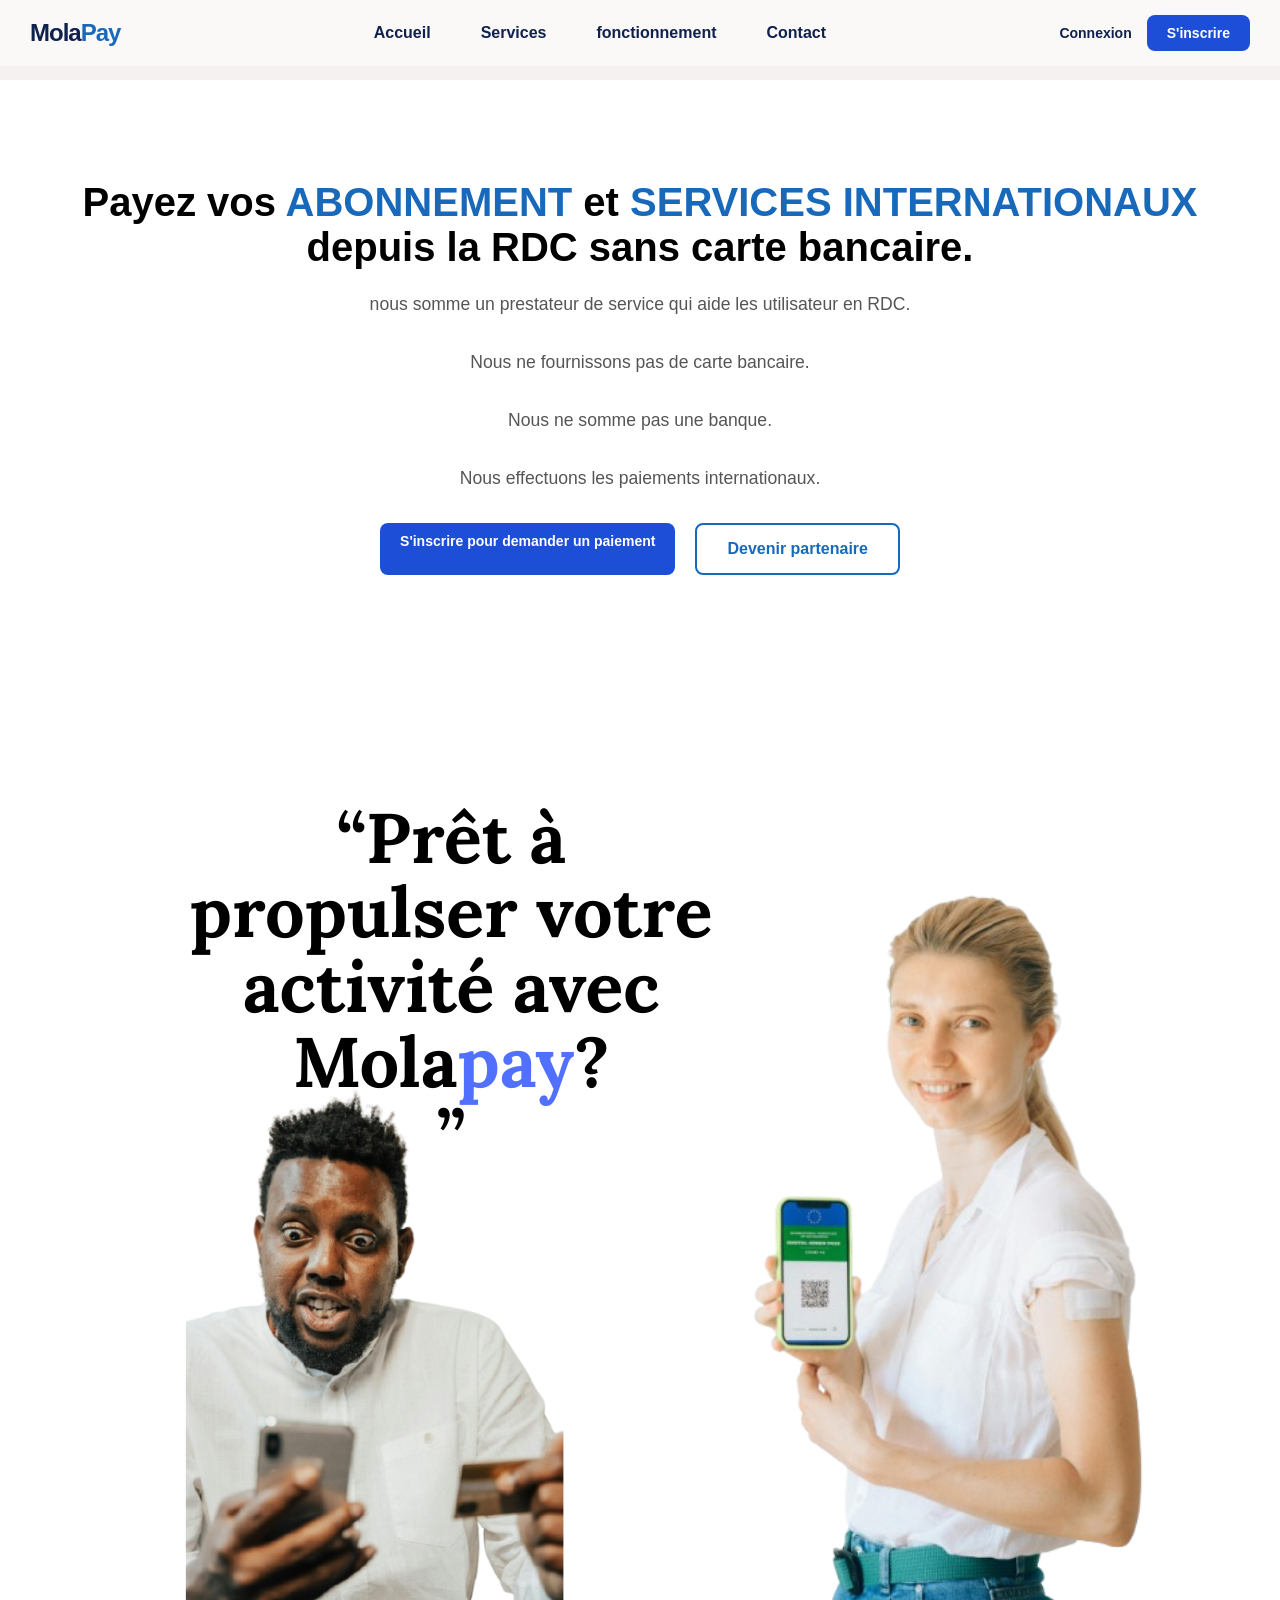
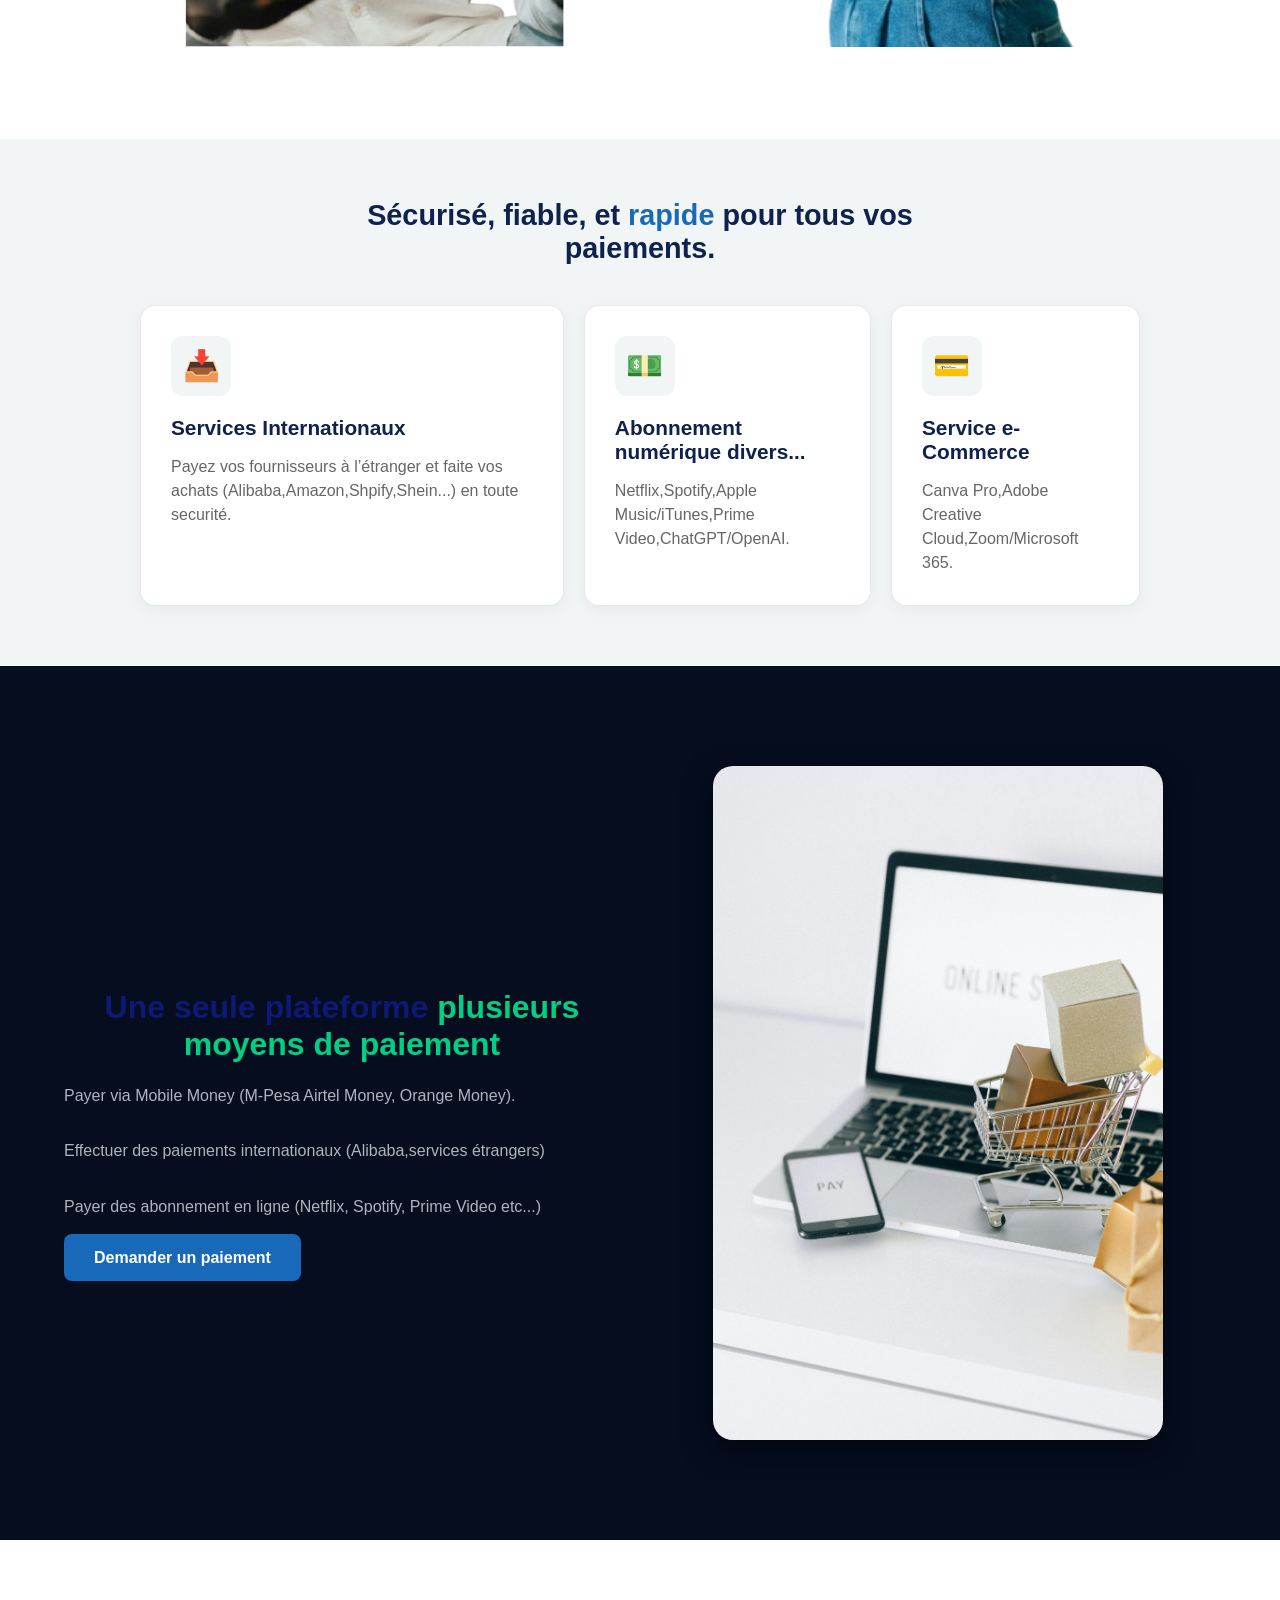
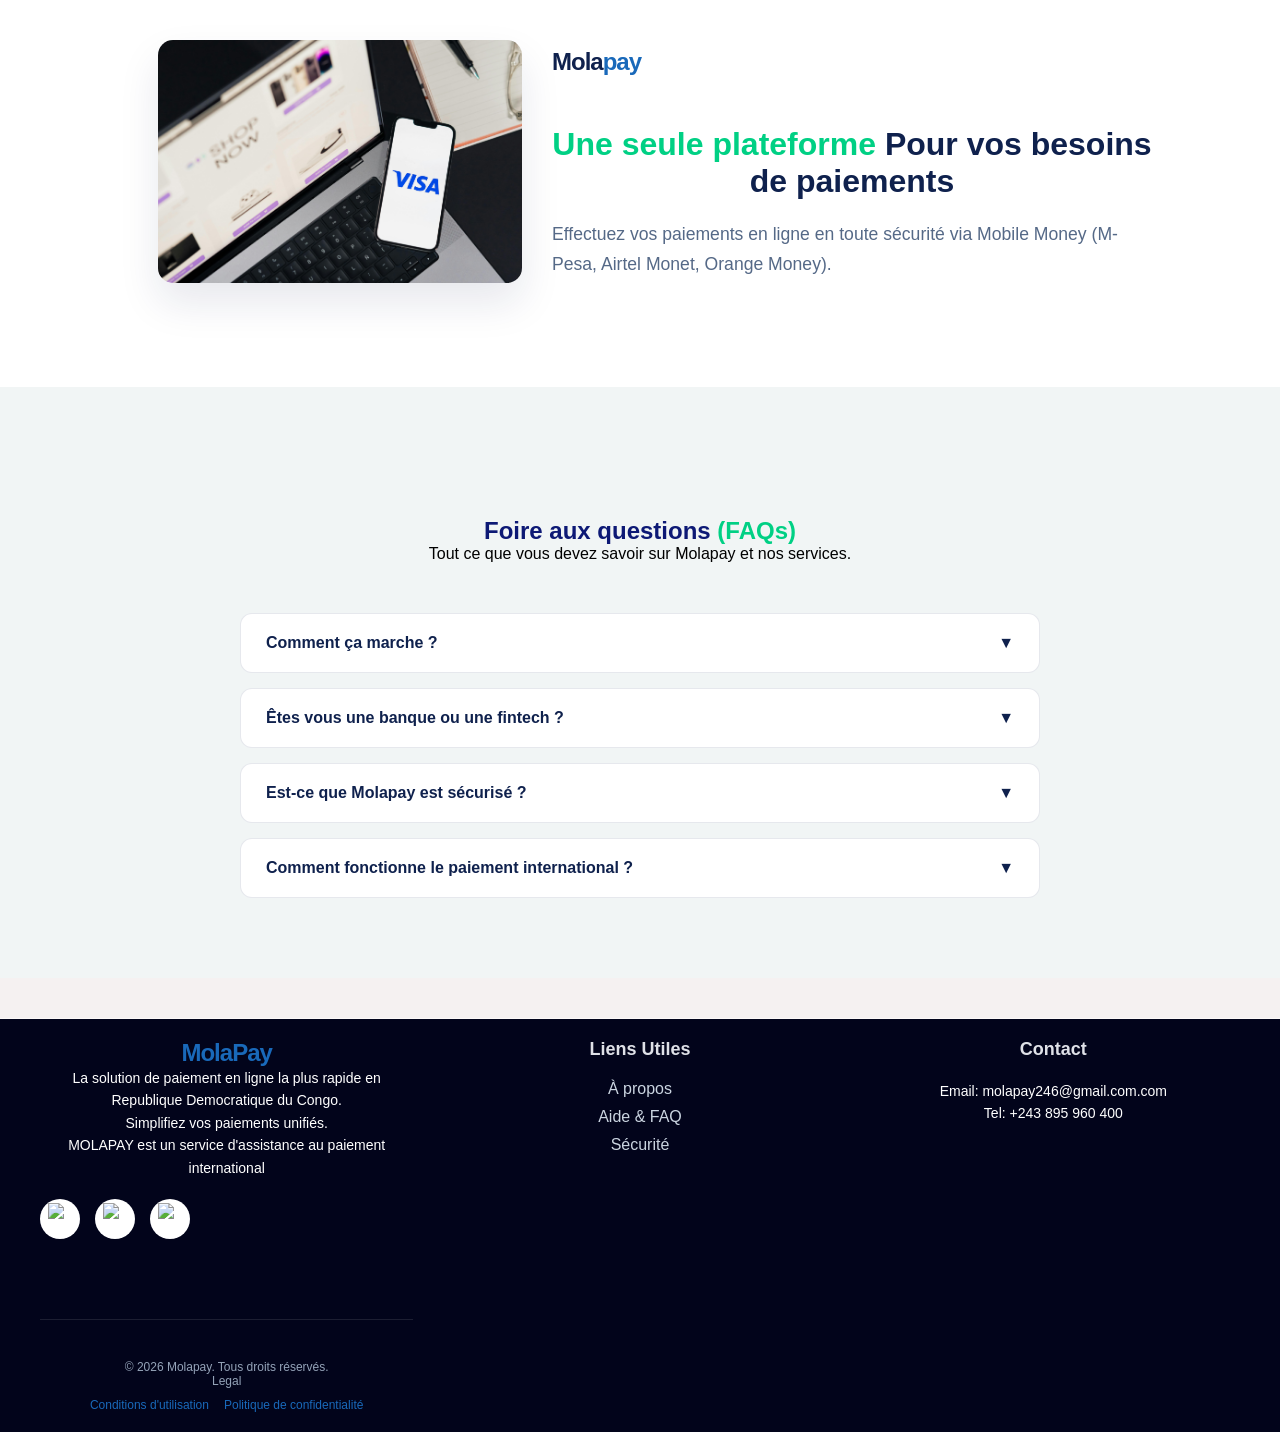
==== commit 5789abde: "Add files via upload" ====
--- a/index.html
+++ b/index.html
@@ -1,42 +1,42 @@
 <!DOCTYPE html>
 <html lang="fr">
+
 <head>
     <meta charset="UTF-8">
     <meta name="viewport" content="width=device-width, initial-scale=1.0">
-    
+
     <title>MolaPay - Paiements Simplifiés</title>
     <link rel="stylesheet" href="style.css">
 </head>
+
 <body>
     <header>
         <span class="logo-text">Mola<span>Pay</span></span>
-    </div>
-    
-    <nav id="main-nav">
-        <ul>
-            <li><a href="index.html" class="active">Accueil</a></li>
-            <li><a href="#services">Services</a></li>
-            <li><a href="#fonctionnement">fonctionnement</a></li>
-            <li><a href="#contact">Contact</a></li>
-        </ul>
-    </nav>
-
-    <div class="header-btns">
-        <a href="connexion.html" class="btn-login">Connexion</a>
-        <a href="inscription.html" class="btn-signup">S'inscrire</a>
-    </div>
-    <div class="menu-burger" id="mobile-menu"> <span class="bar"></span>
-    <span class="bar"></span>
-    <span class="bar"></span>
-</div>
-</header>
-    <section class="hero">
-        <h1>Payez vos <span class="highlight">ABONNEMENT</span> et <span class="highlight">SERVICES INTERNATIONAUX</span> depuis la RDC sans carte bancaire.</h1>
+        <nav id="nav">
+            <ul>
+                <li><a href="#home">Accueil</a></li>
+                <li><a href="#services">Services</a></li>
+                <li><a href="#fonctionnement">fonctionnement</a></li>
+                <li><a href="#contact">Contact</a></li>
+            </ul>
+        </nav>
+
+        </div>
+
+        <div class="header-btns">
+            <a href="connexion.html" class="btn-login">Connexion</a>
+            <a href="inscription.html" class="btn-signup">S'inscrire</a>
+        </div>
+
+    </header>
+    <section id="home" class="hero">
+        <h1>Payez vos <span class="highlight">ABONNEMENT</span> et <span class="highlight">SERVICES
+                INTERNATIONAUX</span> depuis la RDC sans carte bancaire.</h1>
         <p>nous somme un prestateur de service qui aide les utilisateur en RDC.</p>
         <p>Nous ne fournissons pas de carte bancaire.</p>
-           <p>Nous ne somme pas une banque.</p>
-            <p>Nous effectuons les paiements internationaux.</p>
-        
+        <p>Nous ne somme pas une banque.</p>
+        <p>Nous effectuons les paiements internationaux.</p>
+
         <div class="hero-btns">
             <a href="inscription.html" class="btn-signup">S'inscrire pour demander un paiement</a>
             <a href="se connecter.html" class="btn-secondary">Devenir partenaire</a>
@@ -46,7 +46,8 @@
             <img src="hero.png" alt="Illustration paiement">
         </div>
     </section>
-<section class="services">
+    <section id="services" class="services">
+
         <div class="services-header">
             <h2>Sécurisé, fiable, et <span class="highlight">rapide</span> pour tous vos paiements.</h2>
         </div>
@@ -55,7 +56,8 @@
             <div class="service-card">
                 <div class="icon">📥</div>
                 <h3>Services Internationaux</h3>
-                <p>Payez vos fournisseurs à l’étranger et faite vos achats (Alibaba,Amazon,Shpify,Shein...) en toute securité. </p>
+                <p>Payez vos fournisseurs à l’étranger et faite vos achats (Alibaba,Amazon,Shpify,Shein...) en toute
+                    securité. </p>
             </div>
 
             <div class="service-card">
@@ -85,120 +87,123 @@
             <img src="hero2.png" alt="Moyens de paiement">
         </div>
     </section>
-<section class="virtual-card-detail">
+    <section class="virtual-card-detail">
         <div class="vcard-text">
             <span class="logo-text">Mola<span>pay</span></span>
             <h2><span class="highlight-green">Une seule plateforme</span> Pour vos besoins de paiements</h2>
-            <p>Effectuez vos paiements en ligne en toute sécurité via Mobile Money (M-Pesa, Airtel Monet, Orange Money).</p>
+            <p>Effectuez vos paiements en ligne en toute sécurité via Mobile Money (M-Pesa, Airtel Monet, Orange Money).
+            </p>
         </div>
         <div class="vcard-visual">
             <img src="hero3.png" alt="Usage carte virtuelle">
         </div>
-        <section id="accueil" class="hero-centered">
-    </section>
-    </section>
-    <section class="faq">
-    <div class="faq-header">
-        <h2>Foire aux questions <span class="highlight-green">(FAQs)</span></h2>
-        <p>Tout ce que vous devez savoir sur Molapay et nos services.</p>
-    </div>
-
-    <div class="faq-container">
-        <div class="faq-item">
-            <div class="faq-question">
-                <span>Comment ça marche ?</span>
-                <i class="arrow">▼</i>
-            </div>
-            <div class="faq-answer">
-                <p>inscrivez-vous avec votre nom complet et votre gmail,choisissez le service à Payez.
-                    payez en mobile money (orange money,M-pesa,airtel money).Nous payons pour vous en un bref delai.
+        <section class="hero-centered">
+        </section>
+    </section>
+    <section id="fonctionnement" class="faq">
+
+        <div class="faq-header">
+            <h2>Foire aux questions <span class="highlight-green">(FAQs)</span></h2>
+            <p>Tout ce que vous devez savoir sur Molapay et nos services.</p>
+        </div>
+
+        <div class="faq-container">
+            <div class="faq-item">
+                <div class="faq-question">
+                    <span>Comment ça marche ?</span>
+                    <i class="arrow">▼</i>
+                </div>
+                <div class="faq-answer">
+                    <p>inscrivez-vous avec votre nom complet et votre gmail,choisissez le service à Payez.
+                        payez en mobile money (orange money,M-pesa,airtel money).Nous payons pour vous en un bref delai.
+                    </p>
+                </div>
+            </div>
+
+            <div class="faq-item">
+                <div class="faq-question">
+                    <span>Êtes vous une banque ou une fintech ?</span>
+                    <i class="arrow">▼</i>
+                </div>
+                <div class="faq-answer">
+                    <p>Non.</p>
+                    Nous ne sommes pas une banque et nous n'émmetons pas de cartes bancaires.
+                    Nous sommes un prestataire de service qui effectue le paiement international pour le compte client.
+                    </p>
+                </div>
+            </div>
+
+            <div class="faq-item">
+                <div class="faq-question">
+                    <span>Est-ce que Molapay est sécurisé ?</span>
+                    <i class="arrow">▼</i>
+                </div>
+                <div class="faq-answer">
+                    <p>Oui, nous utilisons des protocoles de sécurité bancaire et le cryptage de bout en bout pour
+                        protéger vos transactions et vos données personnelles.</p>
+                </div>
+            </div>
+
+            <div class="faq-item">
+                <div class="faq-question">
+                    <span>Comment fonctionne le paiement international ?</span>
+                    <i class="arrow">▼</i>
+                </div>
+                <div class="faq-answer">
+                    <p>Le client :</p>
+                    <p>1.Fait une demande de paiement
+                    <p>2.Paie localement via Mobile Money(M-Pesa ,Airtel Money, Orange Money)</p>
+                    <p>3.Nous effectuons le paiement à l'étranger</p>
+                    <p>4.Le client reçoit une confirmation.</p>
+                </div>
+            </div>
+    </section>
+    <footer>
+        <section id="contact" class="footer-container">
+            <div class="footer-col">
+                <div class="logo-text"><span>MolaPay</span></div>
+                <p>La solution de paiement en ligne la plus rapide en Republique Democratique du Congo.
+                <p>Simplifiez vos paiements unifiés.
+
+                <p>MOLAPAY est un service d'assistance au paiement international</p>
                 </p>
-            </div>
-        </div>
-
-        <div class="faq-item">
-            <div class="faq-question">
-                <span>Êtes vous une banque ou une fintech ?</span>
-                <i class="arrow">▼</i>
-            </div>
-            <div class="faq-answer">
-                <p>Non.</p>
-                    Nous ne sommes pas une banque et nous n'émmetons pas de cartes bancaires.
-                Nous sommes un prestataire de service qui effectue le paiement international pour le compte client.</p>
-            </div>
-        </div>
-
-        <div class="faq-item">
-            <div class="faq-question">
-                <span>Est-ce que Molapay est sécurisé ?</span>
-                <i class="arrow">▼</i>
-            </div>
-            <div class="faq-answer">
-                <p>Oui, nous utilisons des protocoles de sécurité bancaire et le cryptage de bout en bout pour protéger vos transactions et vos données personnelles.</p>
-            </div>
-        </div>
-
-        <div class="faq-item">
-            <div class="faq-question">
-              <span>Comment fonctionne le paiement international ?</span> 
-              <i class="arrow">▼</i> 
-    </div>
-    <div class="faq-answer">
-        <p>Le client :</p>
-        <p>1.Fait une demande de paiement
-        <p>2.Paie localement via Mobile Money(M-Pesa ,Airtel Money, Orange Money)</p>
-        <p>3.Nous effectuons le paiement à l'étranger</p>
-        <p>4.Le client reçoit une confirmation.</p>
-        </div>
-    </div>
-</section>
-    <footer>
-    <div class="footer-container">
-        <div class="footer-col">
-            <div class="logo-text"><span>MolaPay</span></div>
-            <p>La solution de paiement en ligne la plus rapide en Republique Democratique du Congo.
-                 <p>Simplifiez vos paiements unifiés.
-
-                    <p>MOLAPAY est un service d'assistance au paiement international</p>
-            </p>
-            <div class="social-links">
-    <a href="https://facebook.com/tonprofil" class="social-icon">
-        <img src="https://cdn-icons-png.flaticon.com/512/733/733547.png" alt="Facebook">
-    </a>
-    <a href="https://instagram.com/tonprofil" class="social-icon">
-        <img src="https://cdn-icons-png.flaticon.com/512/2111/2111463.png" alt="Instagram">
-    </a>
-    <a href="https://wa.me/243895960400" class="social-icon">
-        <img src="https://cdn-icons-png.flaticon.com/512/733/733585.png" alt="WhatsApp">
-    </a>
-</div>
-        </div>
-
-        <div class="footer-col">
-            <h4>Liens Utiles</h4>
-            <ul>
-                <li><a href="#">À propos</a></li>
-                <li><a href="#">Aide & FAQ</a></li>
-                <li><a href="#">Sécurité</a></li>
-            </ul>
-        </div>
-
-        <div class="footer-col">
-            <h4>Contact</h4>
-            <p>Email: molapay246@gmail.com.com</p>
-            <p>Tel: +243 895 960 400</p>
-        </div>
-    </div>
-    <div class="footer-bottom">
-        <p>&copy; 2026 Molapay. Tous droits réservés.</p>
-        <p>Legal</p>
-        <div class="legal-links">
-                <a href="#">Conditions d'utilisation</a>
-                <a href="#">Politique de confidentialité</a>
-            </div>
-    </div>
-</footer>
-<script src="script.js"></script>
+                <div class="social-links">
+                    <a href="https://facebook.com/tonprofil" class="social-icon">
+                        <img src="https://cdn-icons-png.flaticon.com/512/733/733547.png" alt="Facebook">
+                    </a>
+                    <a href="https://instagram.com/tonprofil" class="social-icon">
+                        <img src="https://cdn-icons-png.flaticon.com/512/2111/2111463.png" alt="Instagram">
+                    </a>
+                    <a href="https://wa.me/243895960400" class="social-icon">
+                        <img src="https://cdn-icons-png.flaticon.com/512/733/733585.png" alt="WhatsApp">
+                    </a>
+                </div>
+            </div>
+
+            <div class="footer-col">
+                <h4>Liens Utiles</h4>
+                <ul>
+                    <li><a href="#">À propos</a></li>
+                    <li><a href="#">Aide & FAQ</a></li>
+                    <li><a href="#">Sécurité</a></li>
+                </ul>
+            </div>
+
+            <div class="footer-col">
+                <h4>Contact</h4>
+                <p>Email: molapay246@gmail.com.com</p>
+                <p>Tel: +243 895 960 400</p>
+            </div>
+            </div>
+            <div class="footer-bottom">
+                <p>&copy; 2026 Molapay. Tous droits réservés.</p>
+                <p>Legal</p>
+                <div class="legal-links">
+                    <a href="#">Conditions d'utilisation</a>
+                    <a href="#">Politique de confidentialité</a>
+                </div>
+            </div>
+    </footer>
+    <script src="script.js"></script>
 </body>
-</body>
-</html>n+</html>
--- a/style.css
+++ b/style.css
@@ -1537,4 +1537,86 @@
   footer {
     font-size: 13px;
   }
+}
+
+* {
+    margin: 0;
+    padding: 0;
+    box-sizing: border-box;
+}
+
+body {
+    font-family: Arial, sans-serif;
+}
+
+header {
+    display: flex;
+    justify-content: space-between;
+    align-items: center;
+    padding: 15px 30px;
+    background: #fbf8f8;
+    color: white;
+}
+
+/* MENU NORMAL (PC) */
+nav ul {
+    display: flex;
+    list-style: none;
+}
+
+nav ul li {
+    margin-left: 20px;
+}
+
+nav ul li a {
+    color: #0F214D;
+    text-decoration: none;
+}
+
+/* BURGER CACHE SUR PC */
+.burger {
+    display: none;
+    flex-direction: column;
+    cursor: pointer;
+}
+
+.burger span {
+    width: 25px;
+    height: 3px;
+    background: #0F214D;
+    margin: 4px 0;
+}
+
+/* VERSION MOBILE */
+@media (max-width: 768px) {
+
+    /* Cache le menu normal */
+    nav {
+        position: absolute;
+        top: 60px;
+        right: -100%;
+        background: #030303;
+        width: 200px;
+        height: 100vh;
+        transition: 0.3s;
+    }
+
+    nav ul {
+        flex-direction: column;
+        padding: 20px;
+    }
+
+    nav ul li {
+        margin: 15px 0;
+    }
+
+    /* Affiche le burger */
+    .burger {
+        display: flex;
+    }
+
+    /* Quand actif */
+    nav.active {
+        right: 0;
+    }
 }
